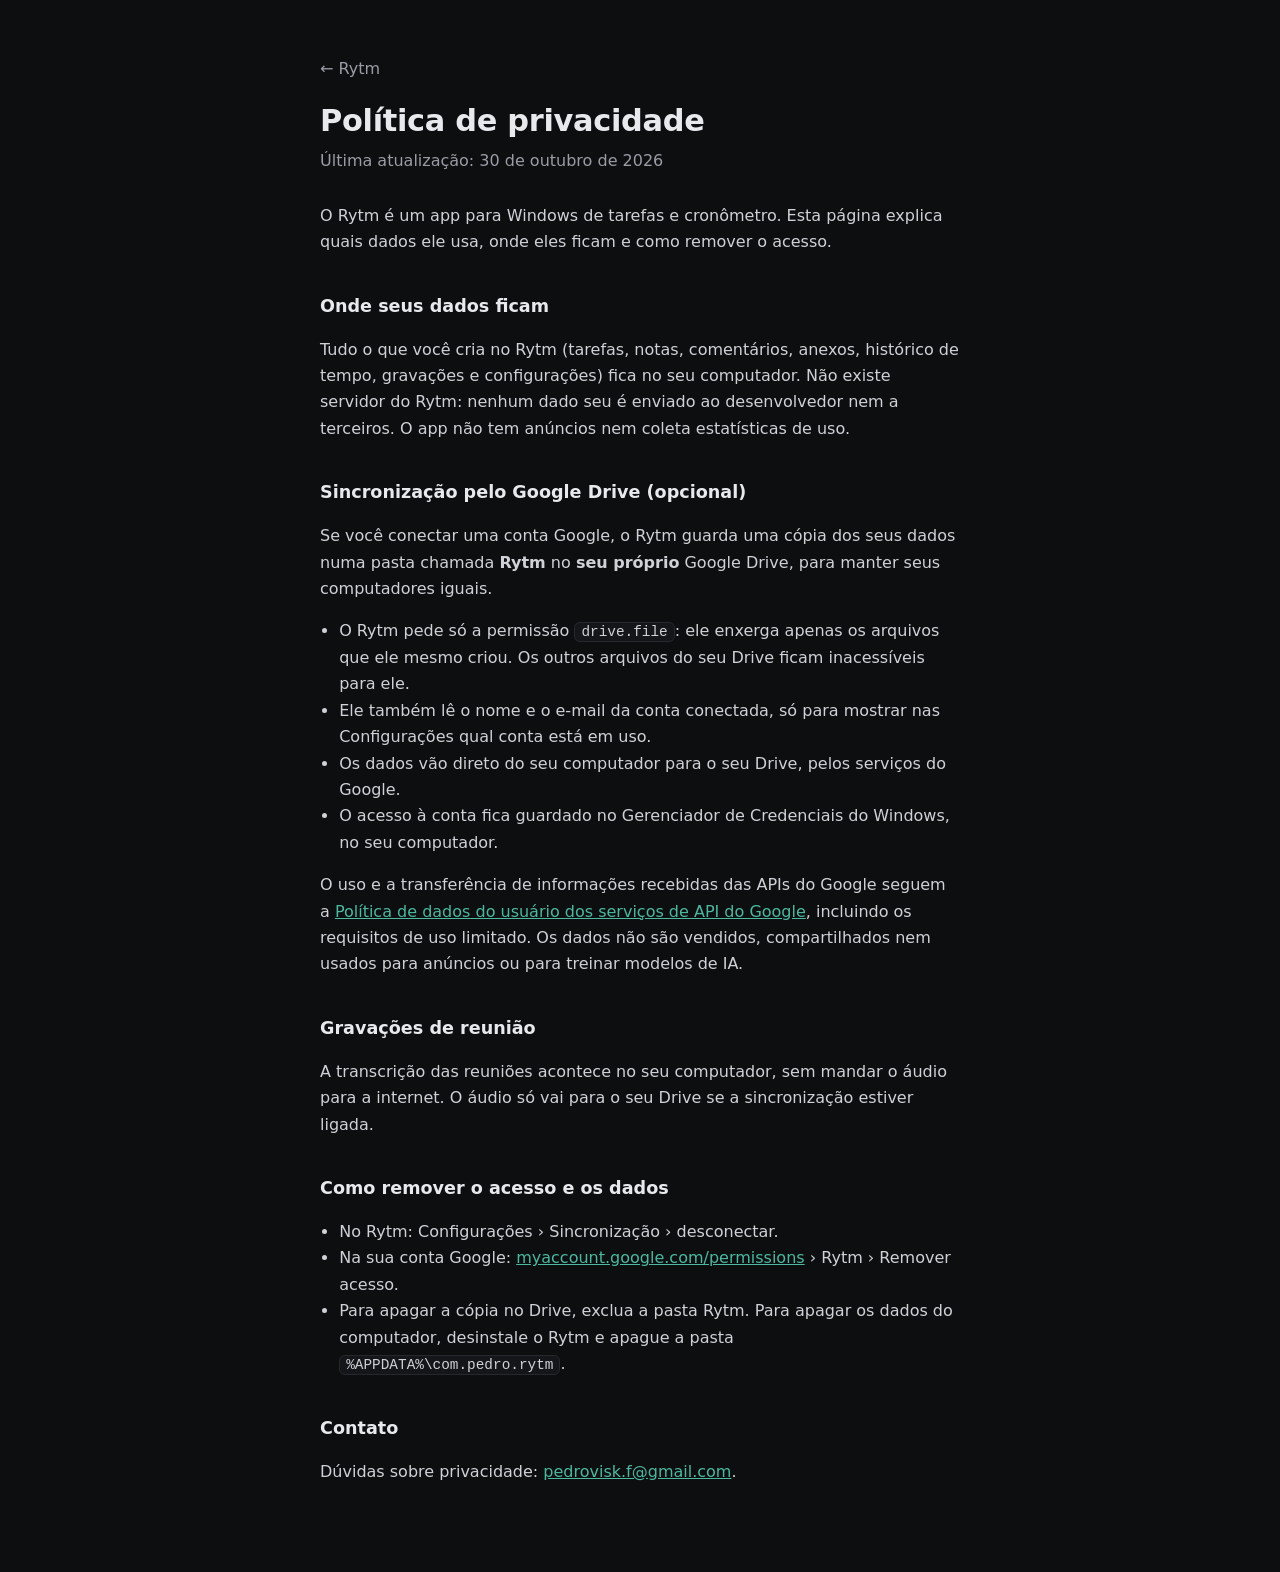
==== privacidade.html @ ac968505 "Página do Rytm e política de privacidade Co-Authored-By: Claude Opus 5.5 <noreply@anthropic.com>" ====
<!doctype html>
<html lang="pt-BR">
<head>
<meta charset="utf-8">
<meta name="viewport" content="width=device-width, initial-scale=1">
<title>Política de privacidade · Rytm</title>
<link rel="stylesheet" href="estilo.css">
</head>
<body>
<main>
  <a class="voltar" href="./">← Rytm</a>
  <h1>Política de privacidade</h1>
  <p class="sub">Última atualização: 30 de outubro de 2026</p>

  <p>O Rytm é um app para Windows de tarefas e cronômetro. Esta página explica quais dados ele usa, onde eles ficam e como remover o acesso.</p>

  <h2>Onde seus dados ficam</h2>
  <p>Tudo o que você cria no Rytm (tarefas, notas, comentários, anexos, histórico de tempo, gravações e configurações) fica no seu computador. Não existe servidor do Rytm: nenhum dado seu é enviado ao desenvolvedor nem a terceiros. O app não tem anúncios nem coleta estatísticas de uso.</p>

  <h2>Sincronização pelo Google Drive (opcional)</h2>
  <p>Se você conectar uma conta Google, o Rytm guarda uma cópia dos seus dados numa pasta chamada <b>Rytm</b> no <b>seu próprio</b> Google Drive, para manter seus computadores iguais.</p>
  <ul>
    <li>O Rytm pede só a permissão <code>drive.file</code>: ele enxerga apenas os arquivos que ele mesmo criou. Os outros arquivos do seu Drive ficam inacessíveis para ele.</li>
    <li>Ele também lê o nome e o e-mail da conta conectada, só para mostrar nas Configurações qual conta está em uso.</li>
    <li>Os dados vão direto do seu computador para o seu Drive, pelos serviços do Google.</li>
    <li>O acesso à conta fica guardado no Gerenciador de Credenciais do Windows, no seu computador.</li>
  </ul>
  <p>O uso e a transferência de informações recebidas das APIs do Google seguem a <a href="https://developers.google.com/terms/api-services-user-data-policy">Política de dados do usuário dos serviços de API do Google</a>, incluindo os requisitos de uso limitado. Os dados não são vendidos, compartilhados nem usados para anúncios ou para treinar modelos de IA.</p>

  <h2>Gravações de reunião</h2>
  <p>A transcrição das reuniões acontece no seu computador, sem mandar o áudio para a internet. O áudio só vai para o seu Drive se a sincronização estiver ligada.</p>

  <h2>Como remover o acesso e os dados</h2>
  <ul>
    <li>No Rytm: Configurações › Sincronização › desconectar.</li>
    <li>Na sua conta Google: <a href="https://myaccount.google.com/permissions">myaccount.google.com/permissions</a> › Rytm › Remover acesso.</li>
    <li>Para apagar a cópia no Drive, exclua a pasta Rytm. Para apagar os dados do computador, desinstale o Rytm e apague a pasta <code>%APPDATA%\com.pedro.rytm</code>.</li>
  </ul>

  <h2>Contato</h2>
  <p>Dúvidas sobre privacidade: <a href="mailto:pedrovisk.f@gmail.com">pedrovisk.f@gmail.com</a>.</p>
</main>
</body>
</html>
---- estilo.css ----
:root { color-scheme: dark; --bg: #0d0e10; --panel: #151619; --line: #26282d; --fg: #e8e9ec; --muted: #9a9ca5; --accent: #4cb8a0; }
* { box-sizing: border-box; }
body { margin: 0; background: var(--bg); color: var(--fg); font: 16px/1.65 "Segoe UI", system-ui, sans-serif; }
main { max-width: 680px; margin: 0 auto; padding: 56px 20px 72px; }
h1 { font-size: 1.9rem; line-height: 1.25; letter-spacing: -0.01em; margin: 0 0 8px; }
h2 { font-size: 1.1rem; margin: 36px 0 8px; }
.sub { color: var(--muted); margin: 0 0 28px; }
p, li { color: #cfd1d6; }
a { color: var(--accent); }
code { background: var(--panel); border: 1px solid var(--line); border-radius: 6px; padding: 1px 6px; font-size: 0.9em; }
ul { padding-left: 1.2em; }
.lista { list-style: none; padding: 0; border: 1px solid var(--line); border-radius: 14px; background: var(--panel); }
.lista li { padding: 12px 16px; border-bottom: 1px solid var(--line); }
.lista li:last-child { border-bottom: 0; }
.marca { display: flex; align-items: center; gap: 10px; font-weight: 600; font-size: 1.1rem; margin-bottom: 28px; }
.logo { display: inline-flex; align-items: flex-end; gap: 3px; height: 18px; }
.logo i { width: 4px; border-radius: 2px; background: var(--accent); }
.logo i:nth-child(1) { height: 9px; } .logo i:nth-child(2) { height: 18px; } .logo i:nth-child(3) { height: 13px; }
.voltar { display: inline-block; margin-bottom: 20px; text-decoration: none; color: var(--muted); }
footer { margin-top: 40px; display: flex; gap: 10px; color: var(--muted); }
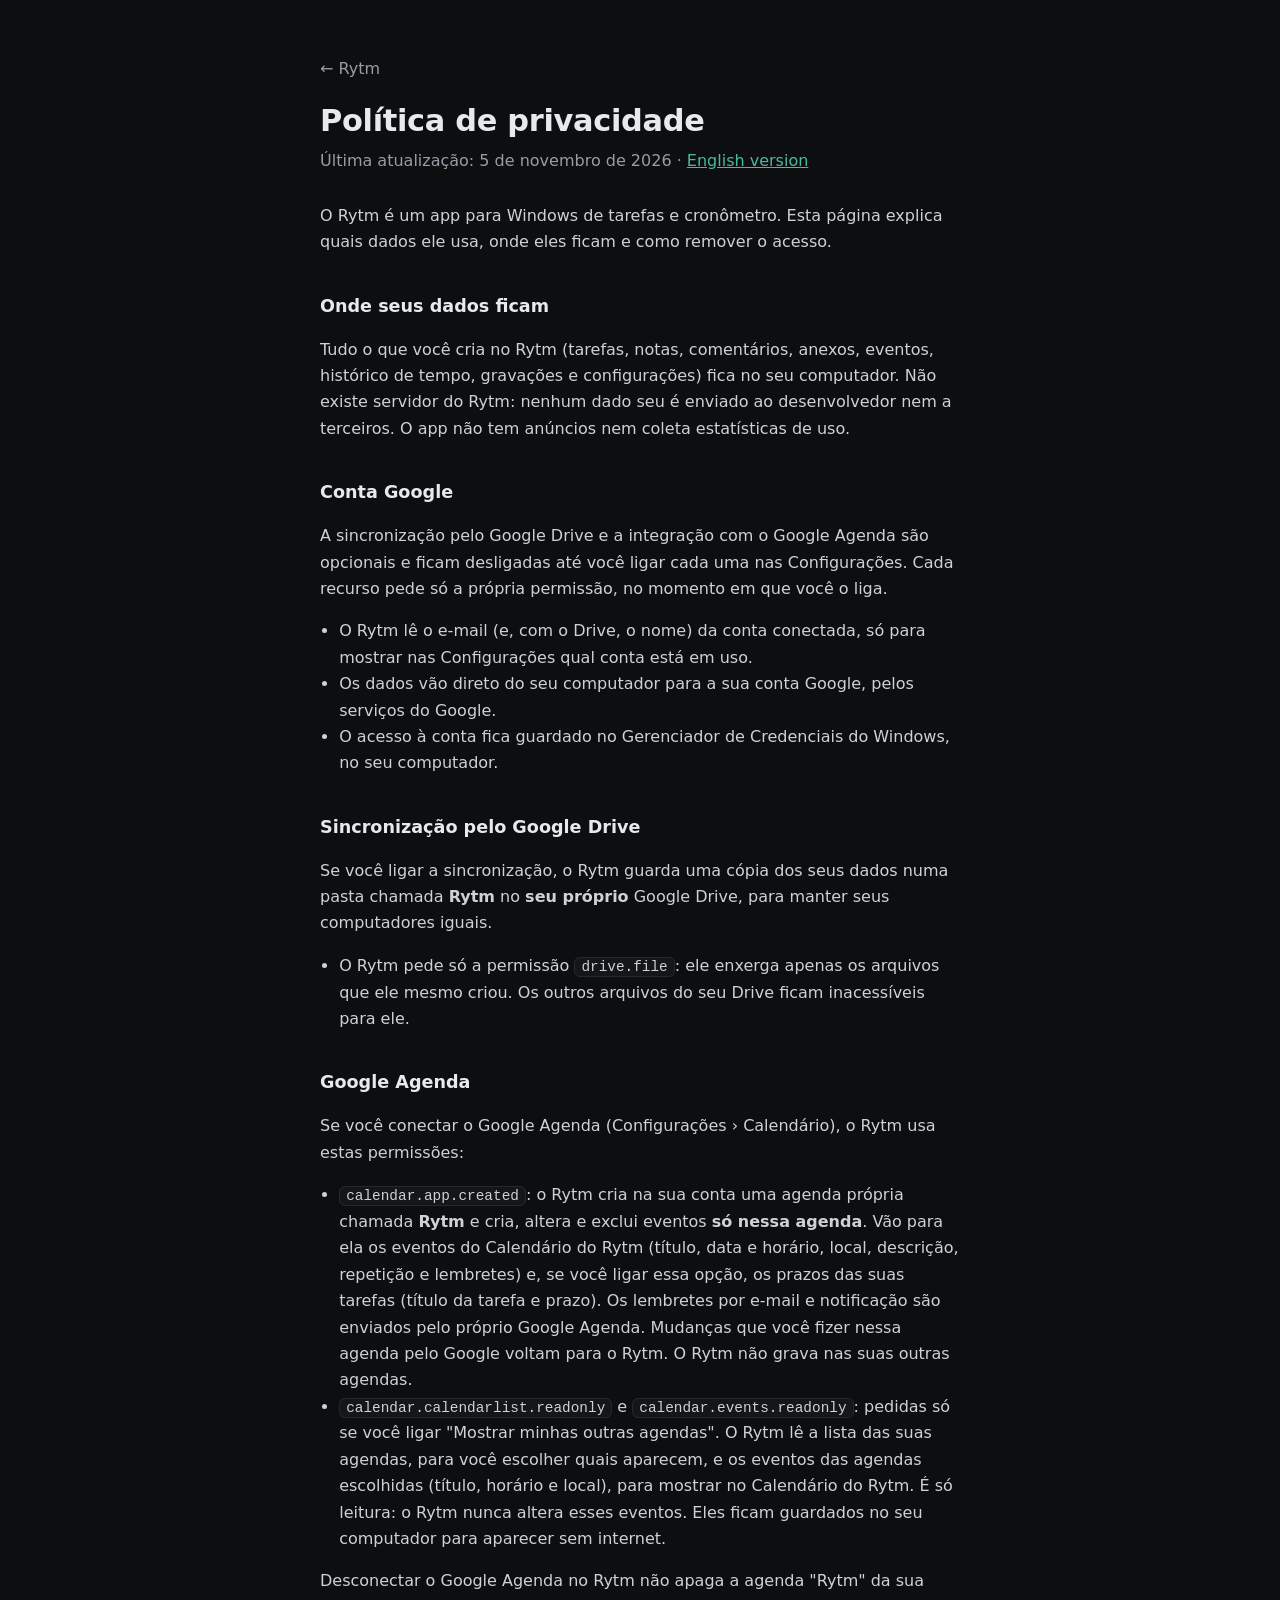
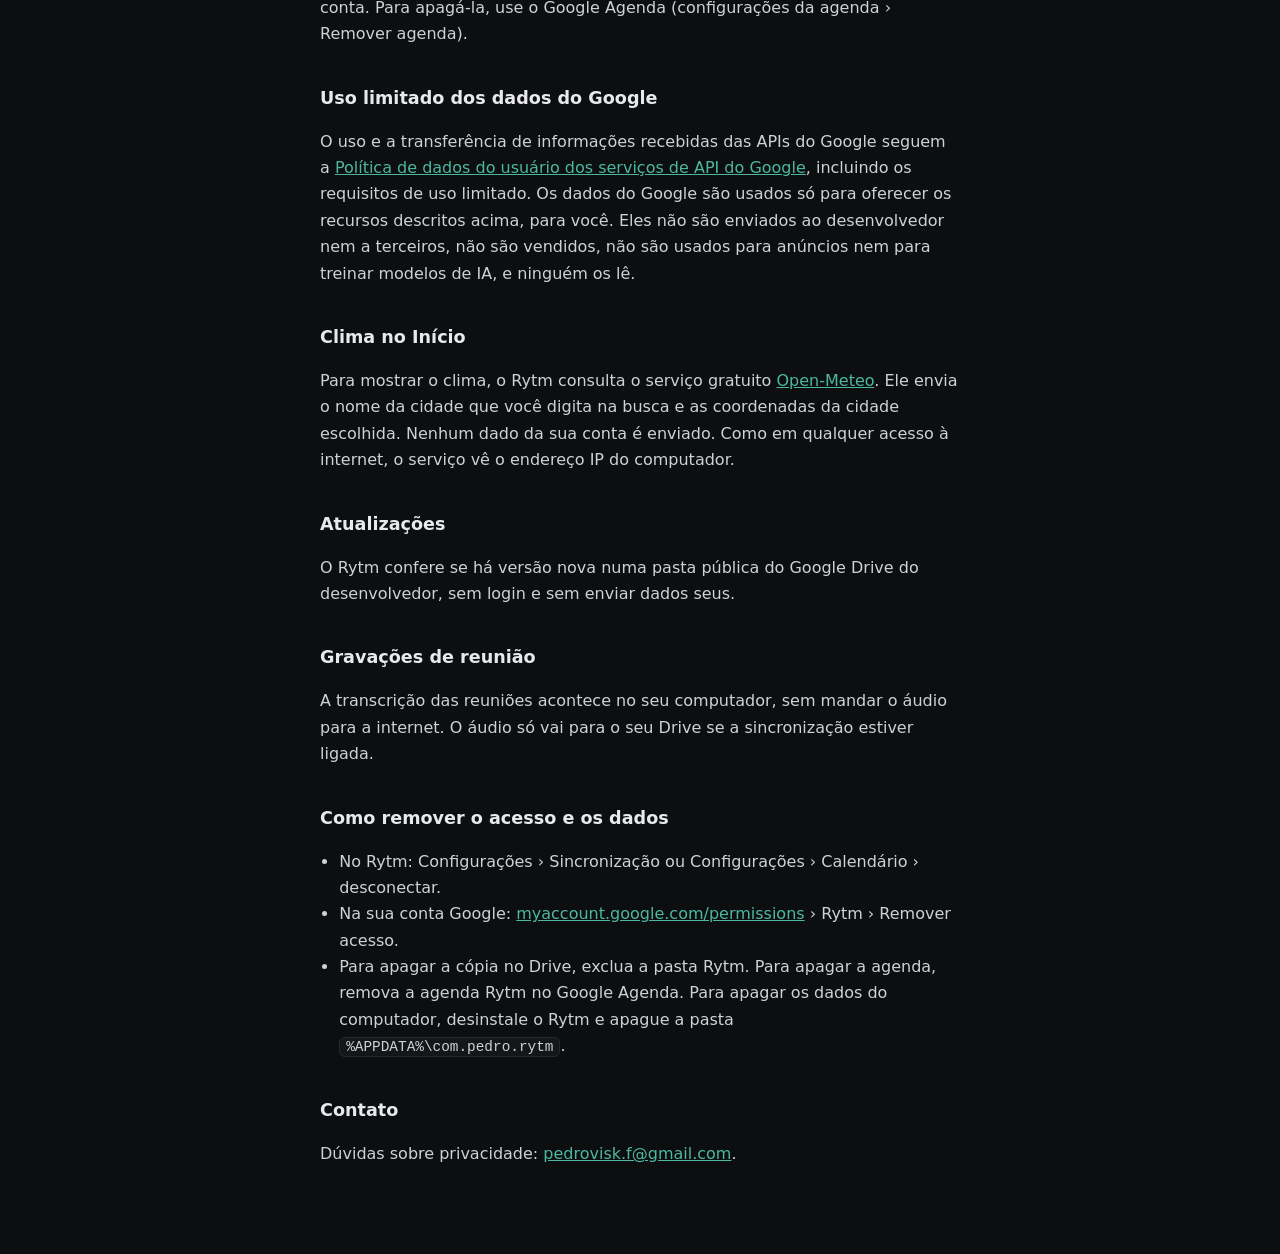
==== commit 657981ab: "Política de privacidade com Google Agenda e versão em inglês - privacidade.html: Google Agenda (perm" ====
--- a/privacidade.html
+++ b/privacidade.html
@@ -5,36 +5,58 @@
 <meta name="viewport" content="width=device-width, initial-scale=1">
 <title>Política de privacidade · Rytm</title>
 <link rel="stylesheet" href="estilo.css">
+<link rel="alternate" hreflang="en" href="privacy.html">
 </head>
 <body>
 <main>
   <a class="voltar" href="./">← Rytm</a>
   <h1>Política de privacidade</h1>
-  <p class="sub">Última atualização: 30 de outubro de 2026</p>
+  <p class="sub">Última atualização: 5 de novembro de 2026 · <a href="privacy.html" lang="en">English version</a></p>
 
   <p>O Rytm é um app para Windows de tarefas e cronômetro. Esta página explica quais dados ele usa, onde eles ficam e como remover o acesso.</p>
 
   <h2>Onde seus dados ficam</h2>
-  <p>Tudo o que você cria no Rytm (tarefas, notas, comentários, anexos, histórico de tempo, gravações e configurações) fica no seu computador. Não existe servidor do Rytm: nenhum dado seu é enviado ao desenvolvedor nem a terceiros. O app não tem anúncios nem coleta estatísticas de uso.</p>
+  <p>Tudo o que você cria no Rytm (tarefas, notas, comentários, anexos, eventos, histórico de tempo, gravações e configurações) fica no seu computador. Não existe servidor do Rytm: nenhum dado seu é enviado ao desenvolvedor nem a terceiros. O app não tem anúncios nem coleta estatísticas de uso.</p>
 
-  <h2>Sincronização pelo Google Drive (opcional)</h2>
-  <p>Se você conectar uma conta Google, o Rytm guarda uma cópia dos seus dados numa pasta chamada <b>Rytm</b> no <b>seu próprio</b> Google Drive, para manter seus computadores iguais.</p>
+  <h2>Conta Google</h2>
+  <p>A sincronização pelo Google Drive e a integração com o Google Agenda são opcionais e ficam desligadas até você ligar cada uma nas Configurações. Cada recurso pede só a própria permissão, no momento em que você o liga.</p>
+  <ul>
+    <li>O Rytm lê o e-mail (e, com o Drive, o nome) da conta conectada, só para mostrar nas Configurações qual conta está em uso.</li>
+    <li>Os dados vão direto do seu computador para a sua conta Google, pelos serviços do Google.</li>
+    <li>O acesso à conta fica guardado no Gerenciador de Credenciais do Windows, no seu computador.</li>
+  </ul>
+
+  <h2>Sincronização pelo Google Drive</h2>
+  <p>Se você ligar a sincronização, o Rytm guarda uma cópia dos seus dados numa pasta chamada <b>Rytm</b> no <b>seu próprio</b> Google Drive, para manter seus computadores iguais.</p>
   <ul>
     <li>O Rytm pede só a permissão <code>drive.file</code>: ele enxerga apenas os arquivos que ele mesmo criou. Os outros arquivos do seu Drive ficam inacessíveis para ele.</li>
-    <li>Ele também lê o nome e o e-mail da conta conectada, só para mostrar nas Configurações qual conta está em uso.</li>
-    <li>Os dados vão direto do seu computador para o seu Drive, pelos serviços do Google.</li>
-    <li>O acesso à conta fica guardado no Gerenciador de Credenciais do Windows, no seu computador.</li>
   </ul>
-  <p>O uso e a transferência de informações recebidas das APIs do Google seguem a <a href="https://developers.google.com/terms/api-services-user-data-policy">Política de dados do usuário dos serviços de API do Google</a>, incluindo os requisitos de uso limitado. Os dados não são vendidos, compartilhados nem usados para anúncios ou para treinar modelos de IA.</p>
+
+  <h2 id="google-agenda">Google Agenda</h2>
+  <p>Se você conectar o Google Agenda (Configurações › Calendário), o Rytm usa estas permissões:</p>
+  <ul>
+    <li><code>calendar.app.created</code>: o Rytm cria na sua conta uma agenda própria chamada <b>Rytm</b> e cria, altera e exclui eventos <b>só nessa agenda</b>. Vão para ela os eventos do Calendário do Rytm (título, data e horário, local, descrição, repetição e lembretes) e, se você ligar essa opção, os prazos das suas tarefas (título da tarefa e prazo). Os lembretes por e-mail e notificação são enviados pelo próprio Google Agenda. Mudanças que você fizer nessa agenda pelo Google voltam para o Rytm. O Rytm não grava nas suas outras agendas.</li>
+    <li><code>calendar.calendarlist.readonly</code> e <code>calendar.events.readonly</code>: pedidas só se você ligar "Mostrar minhas outras agendas". O Rytm lê a lista das suas agendas, para você escolher quais aparecem, e os eventos das agendas escolhidas (título, horário e local), para mostrar no Calendário do Rytm. É só leitura: o Rytm nunca altera esses eventos. Eles ficam guardados no seu computador para aparecer sem internet.</li>
+  </ul>
+  <p>Desconectar o Google Agenda no Rytm não apaga a agenda "Rytm" da sua conta. Para apagá-la, use o Google Agenda (configurações da agenda › Remover agenda).</p>
+
+  <h2>Uso limitado dos dados do Google</h2>
+  <p>O uso e a transferência de informações recebidas das APIs do Google seguem a <a href="https://developers.google.com/terms/api-services-user-data-policy">Política de dados do usuário dos serviços de API do Google</a>, incluindo os requisitos de uso limitado. Os dados do Google são usados só para oferecer os recursos descritos acima, para você. Eles não são enviados ao desenvolvedor nem a terceiros, não são vendidos, não são usados para anúncios nem para treinar modelos de IA, e ninguém os lê.</p>
+
+  <h2>Clima no Início</h2>
+  <p>Para mostrar o clima, o Rytm consulta o serviço gratuito <a href="https://open-meteo.com">Open-Meteo</a>. Ele envia o nome da cidade que você digita na busca e as coordenadas da cidade escolhida. Nenhum dado da sua conta é enviado. Como em qualquer acesso à internet, o serviço vê o endereço IP do computador.</p>
+
+  <h2>Atualizações</h2>
+  <p>O Rytm confere se há versão nova numa pasta pública do Google Drive do desenvolvedor, sem login e sem enviar dados seus.</p>
 
   <h2>Gravações de reunião</h2>
   <p>A transcrição das reuniões acontece no seu computador, sem mandar o áudio para a internet. O áudio só vai para o seu Drive se a sincronização estiver ligada.</p>
 
   <h2>Como remover o acesso e os dados</h2>
   <ul>
-    <li>No Rytm: Configurações › Sincronização › desconectar.</li>
+    <li>No Rytm: Configurações › Sincronização ou Configurações › Calendário › desconectar.</li>
     <li>Na sua conta Google: <a href="https://myaccount.google.com/permissions">myaccount.google.com/permissions</a> › Rytm › Remover acesso.</li>
-    <li>Para apagar a cópia no Drive, exclua a pasta Rytm. Para apagar os dados do computador, desinstale o Rytm e apague a pasta <code>%APPDATA%\com.pedro.rytm</code>.</li>
+    <li>Para apagar a cópia no Drive, exclua a pasta Rytm. Para apagar a agenda, remova a agenda Rytm no Google Agenda. Para apagar os dados do computador, desinstale o Rytm e apague a pasta <code>%APPDATA%\com.pedro.rytm</code>.</li>
   </ul>
 
   <h2>Contato</h2>
